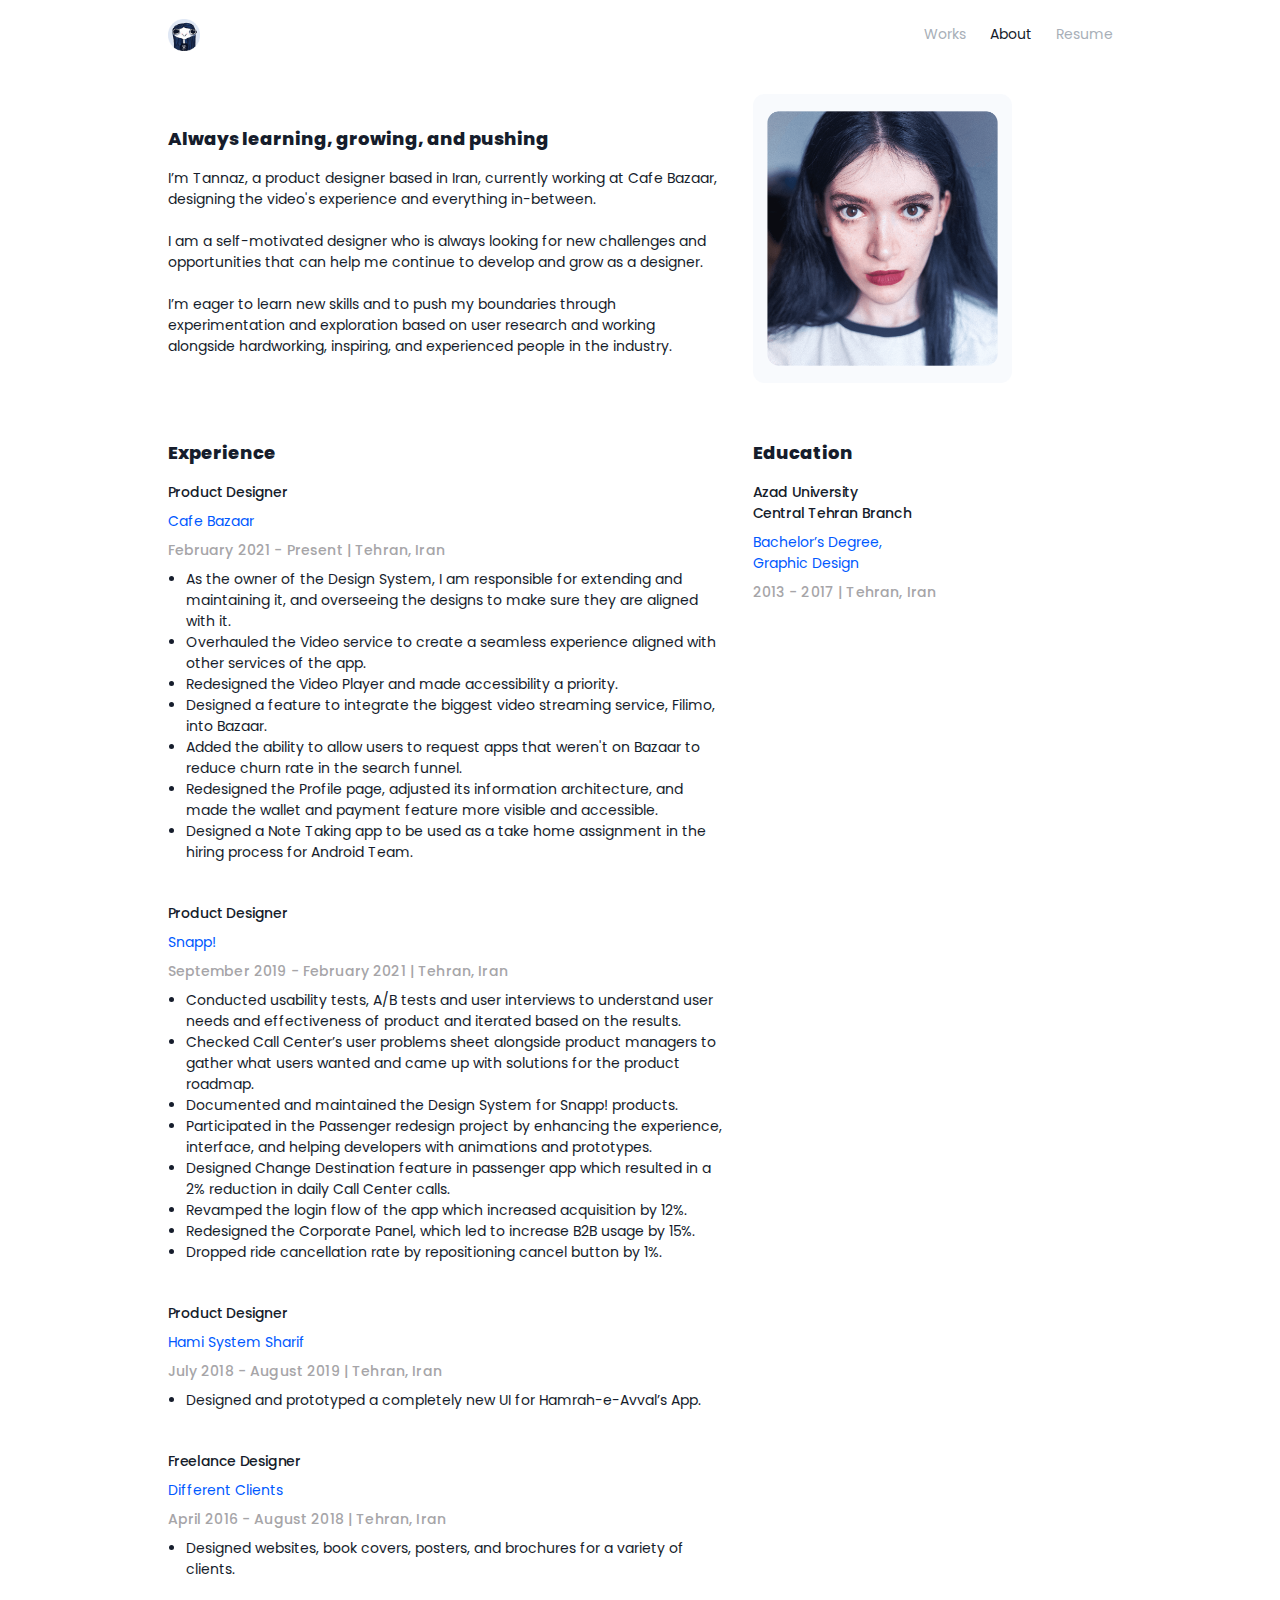
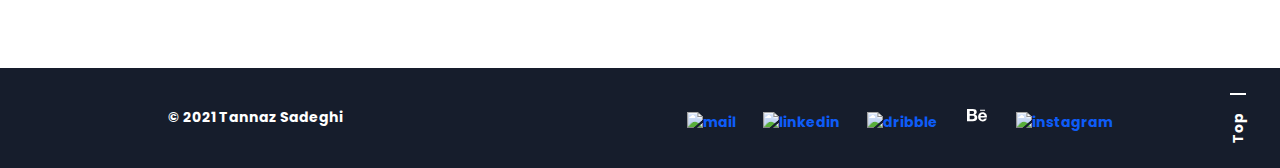
==== about/index.html @ e4010cad "Update resume and about" ====
<!doctype html>
<html id="top" lang="en">

<head>
    <meta charset="UTF-8">
    <meta name="viewport" content="width=device-width, user-scalable=no, initial-scale=1.0, maximum-scale=1.0, minimum-scale=1.0">
    <meta http-equiv="X-UA-Compatible" content="ie=edge">
    <meta name="theme-color" content="#161D2C" />
    <title>About | Tannaz Sadeghi</title>
    <link rel="preconnect" href="https://fonts.gstatic.com">
    <link href="https://fonts.googleapis.com/css2?family=Poppins:wght@400;500;700;800&display=swap" rel="stylesheet">
    <link rel="stylesheet" href="../css/style.css">
    <link rel="stylesheet" href="../css/about.css">
    <link rel="icon" type="image/png" href="../assets/favicon.png" />
</head>

<body>

    <nav id="nav">
        <div class="nav-content">
            <div class="tannaz-image">
                <a href="..">
                    <img src="../assets/tannaz-nav.png" />
                </a>
            </div>
            <ul class="menu">
                <li><a href="..">Works</a></li>
                <li class="active"><a href=".">About</a></li>
                <li><a href="../resume/TannazSadeghi-Resume.pdf" target="_blank">Resume</a> </li>
            </ul>
        </div>
    </nav>

    <main class="main">
        <header class="about-header">
            <div class="about-content">
                <h1>Always learning, growing, and pushing</h1>
                <p>I’m Tannaz, a product designer based in Iran, currently working at Cafe Bazaar, designing the video's experience and everything in-between.
                </p>
                <br/>
                <p>
                    I am a self-motivated designer who is always looking for new challenges and opportunities that can help me continue to develop and grow as a designer.
                </p>
                <br/>
                <p>
                    I’m eager to learn new skills and to push my boundaries through experimentation and exploration based on user research and working alongside hardworking, inspiring, and experienced people in the industry.
                </p>
            </div>
            <div class="tannaz-real">
                <img src="../assets/tannaz-real.png" id="portrait" alt="Tannaz Real" />
            </div>
        </header>
        <div class="content">
            <article class="experience">
                <h2>Experience</h2>
                <section>
                    <p>Product Designer</p>
                    <h3>
                        <a href="https://cafebazaar.ir/?l=en" target="_blank">Cafe Bazaar</a>
                    </h3>
                    <p>February 2021 - Present | Tehran, Iran</p>
                    <ul class="resume">
                        <li>As the owner of the Design System, I am responsible for extending and maintaining it, and overseeing the designs to make sure they are aligned with it.</li>
                        <li>Overhauled the Video service to create a seamless experience aligned with other services of the app.</li>
                        <li>Redesigned the Video Player and made accessibility a priority.</li>
                        <li>Designed a feature to integrate the biggest video streaming service, Filimo, into Bazaar.</li>
                        <li>Added the ability to allow users to request apps that weren't on Bazaar to reduce churn rate in the search funnel.</li>
                        <li>Redesigned the Profile page, adjusted its information architecture, and made the wallet and payment feature more visible and accessible.</li>
                        <li>Designed a Note Taking app to be used as a take home assignment in the hiring process for Android Team.</li>
                    </ul>
                </section>
                <section>
                    <p>Product Designer</p>
                    <h3>
                        <a href="https://snapp.ir/about" target="_blank">Snapp!</a>
                    </h3>
                    <p>September 2019 - February 2021 | Tehran, Iran</p>
                    <ul class="resume">
                        <li>Conducted usability tests, A/B tests and user interviews to understand user needs and effectiveness of product and iterated based on the results.</li>
                        <li>Checked Call Center’s user problems sheet alongside product managers to gather what users wanted and came up with solutions for the product roadmap.</li>
                        <li>Documented and maintained the Design System for Snapp! products.</li>
                        <li>Participated in the Passenger redesign project by enhancing the experience, interface, and helping developers with animations and prototypes.</li>
                        <li>Designed Change Destination feature in passenger app which resulted in a 2% reduction in daily Call Center calls.</li>
                        <li>Revamped the login flow of the app which increased acquisition by 12%.</li>
                        <li>Redesigned the Corporate Panel, which led to increase B2B usage by 15%.</li>
                        <li>Dropped ride cancellation rate by repositioning cancel button by 1%.</li>
                    </ul>
                </section>
                <section>
                    <p>Product Designer</p>
                    <h3>
                        <a href="http://www.hamisystem.ir/?locale=en" target="_blank">Hami System Sharif</a>
                    </h3>
                    <p>July 2018 - August 2019 | Tehran, Iran </p>
                    <ul class="resume">
                        <li>Designed and prototyped a completely new UI for Hamrah-e-Avval’s App.</li>
                        <!-- <li>Designed the flows and interfaces for the website, application, and panel of the Central Security Depository of Iran (CSDI) through analysis, iteration and working directly with PMs.</li> -->
                    </ul>
                </section>
                <section>
                    <p>Freelance Designer</p>
                    <h3>
                        Different Clients
                    </h3>
                    <p>April 2016 - August 2018 | Tehran, Iran </p>
                    <ul class="resume">
                        <li>Designed websites, book covers, posters, and brochures for a variety of clients.</li>
                    </ul>
                </section>
            </article>
            <article class="education">
                <h2>Education</h2>
                <section>
                    <p>Azad University <br/> Central Tehran Branch</p>
                    <h3>Bachelor’s Degree, <br/> Graphic Design</h3>
                    <p>2013 - 2017 | Tehran, Iran</p>
                </section>
            </article>
        </div>
    </main>

    <footer>
        <div class="footer-content">
            <div>© 2021 Tannaz Sadeghi</div>
            <div class="padding"></div>
            <div class="social">
                <a href="mailto:tz.sadeghi95@gmail.com" target="_blank"><img src="../assets/icons/icon-mail.svg" alt="mail" /></a>
                <a href="https://www.linkedin.com/in/tannazsadeghi/" target="_blank"><img src="../assets/icons/icon-linkedin.svg" alt="linkedin" /></a>
                <a href="https://dribbble.com/tannazsadeghi" target="_blank"><img src="../assets/icons/icon-dribbble.svg" alt="dribble" /></a>
                <a href="https://www.behance.net/tannazsadeghi" target="_blank"><img src="../assets/icons/icon-behance.svg" alt="behance" /></a>
                <a href="https://www.instagram.com/tz.sadeghi/" target="_blank"><img src="../assets/icons/icon-instagram.svg" alt="instagram" /></a>
            </div>
        </div>
        <a class="top-link" href="#top">
            <div class="arrow">
                <div></div>
                <div></div>
            </div>
            <div class="link">
                Top
            </div>
        </a>
    </footer>
    <script src="../js/script.js"></script>
</body>

</html>
---- css/style.css ----
*, *:before, *:after {
    box-sizing: border-box;
    margin: 0;
    padding: 0;
}

html {
    scroll-behavior: smooth;
}

body {
    font-family: 'Poppins', sans-serif;
    font-size: 14px;
    color: #161d2c;
}

.menu .active a{
    color: #161d2c;
}

.menu li:hover a {
    color: #0e5cf7;
}

.main, .nav-content {
    max-width: 945px;
    margin: 0 auto;
}

nav {
    background-color: white;
    padding-right: 32px;
    position: sticky;
    top: 0;
    z-index: 100;
}

.nav-content {
    height: 69px;
    display: flex;
    align-items: center;
}

nav img {
    max-width: 160px;
    margin-left: 32px;
    max-height: 32px;
    animation-fill-mode: forwards;
}

#tannaz-nav {
    visibility: hidden;
}

@keyframes fadeIn {
    0% {
        opacity: 0;
    }
    100% {
        visibility: visible;
        opacity: 1;
    }
}

.menu {
    flex: 1;
    display: flex;
    flex-wrap: wrap;
    justify-content: flex-end;
}

.menu li {
    margin-left: 24px;
    list-style-type: none;
    color: #a8afb8;
}

.menu li a {
    text-decoration: none;
    color: #a8afb8;
}

.main {
    margin-top: 32px;
}

footer {
    margin-top: 48px;
    background-color: #161d2c;
    color: white;
    display: flex;
    padding-right: 16px;
    padding-left: 16px;
}

.footer-content {
    flex: 1;
    max-width: 945px;
    margin: 0 auto;
    height: 100px;
    flex-wrap: wrap;
    display: flex;
    align-items: center;
    font-weight: bold;
}

.top-link {
    display: flex;
    justify-content: center;
    flex-direction: column;
    align-items: center;
    text-align: center;
    text-decoration: none;
    color: white;
    font-weight: bold;
    width: 40px;
}

.top-link .link {
    writing-mode: tb-rl;
    transform: rotate(-180deg);
    color: white;
}

.top-link .arrow {
    display: flex;
    margin-bottom: 18px;
}

.top-link .arrow div {
    width: 8px;
    height: 2px;
    background-color: white;
}

.top-link .arrow div {
    transition: all ease 0.2s;
}


.top-link:hover .arrow div:first-child {
    transform: rotate(-45deg) translateX(2.666px);
}

.top-link:hover .arrow div:last-child {
    transform: rotate(45deg) translateX(-2.666px);
}

.padding {
    flex: 1
}

.social {
    justify-self: flex-end;
    padding-right: 32px;
}

.social img {
    margin-left: 24px;
}

.social img:hover {
    opacity: 0.6;
}

.preload * {
    animation: initial !important;
}

@media only screen and (min-width: 945px) {
    .main {
        margin-top: 25px;
    }

    nav {
        padding-right: 0;
    }

    .social {
        padding-right: 0;
    }

    nav img {
        max-width: 160px;
        margin-left: 0;
        max-height: 32px;
    }

    footer {
        padding-right: 22px;
        padding-left: 62px;
    }
}

ul.resume {
    padding-left: 18px;
}

a {
    text-decoration: none;
    color: #0e5cf7
}
---- css/about.css ----
.about-header {
    display: flex;
    flex-wrap: wrap;
    align-items: center;
    justify-content: center;
    margin: 32px;
}
.about-header .about-content {
    flex-basis: 555px;
    margin-right: 30px;
    font-size: 14px;
    font-weight: normal;
}

.about-header h1 {
    font-size: 18px;
    font-weight: 800;
    margin-bottom: 16px;
}

.tannaz-image img {
    max-width: 160px;
    z-index: 200;
    visibility: visible;
    max-height: 32px;
    display: block;
}

.tannaz-real {
    margin-top: 32px;
}

#portrait {
    max-width: 260px;
}

.content {
    display: flex;
    flex-wrap: wrap;
    margin-top: 50px;
    margin-left: 32px;
}

.experience {
    margin-right: 30px;
}
.content h2 {
    font-size: 18px;
    font-weight: 800;
    margin-bottom: 16px;
}
.content section {
    margin-bottom: 40px;
}
.content p {
    font-size: 14px;
    font-weight: 500;
    letter-spacing: -0.4px;
    margin-bottom: 8px;
}
.content p:last-of-type {
    color: #a6a5a8;
    letter-spacing: 0.14px;
}
.content h3 {
    font-size: 14px;
    color: #0059ff;
    font-weight: normal;
    margin-bottom: 8px;
}

.content a {
    color: #0059ff;
}

@media only screen and (min-width: 945px) {
    .about-header {
        justify-content: flex-start;
        margin: 0;
    }

    .content {
        margin-left: 0;
    }

    .tannaz-real {
        margin-top: 0;
    }

    .experience {
        flex-basis: 555px;
    }
}
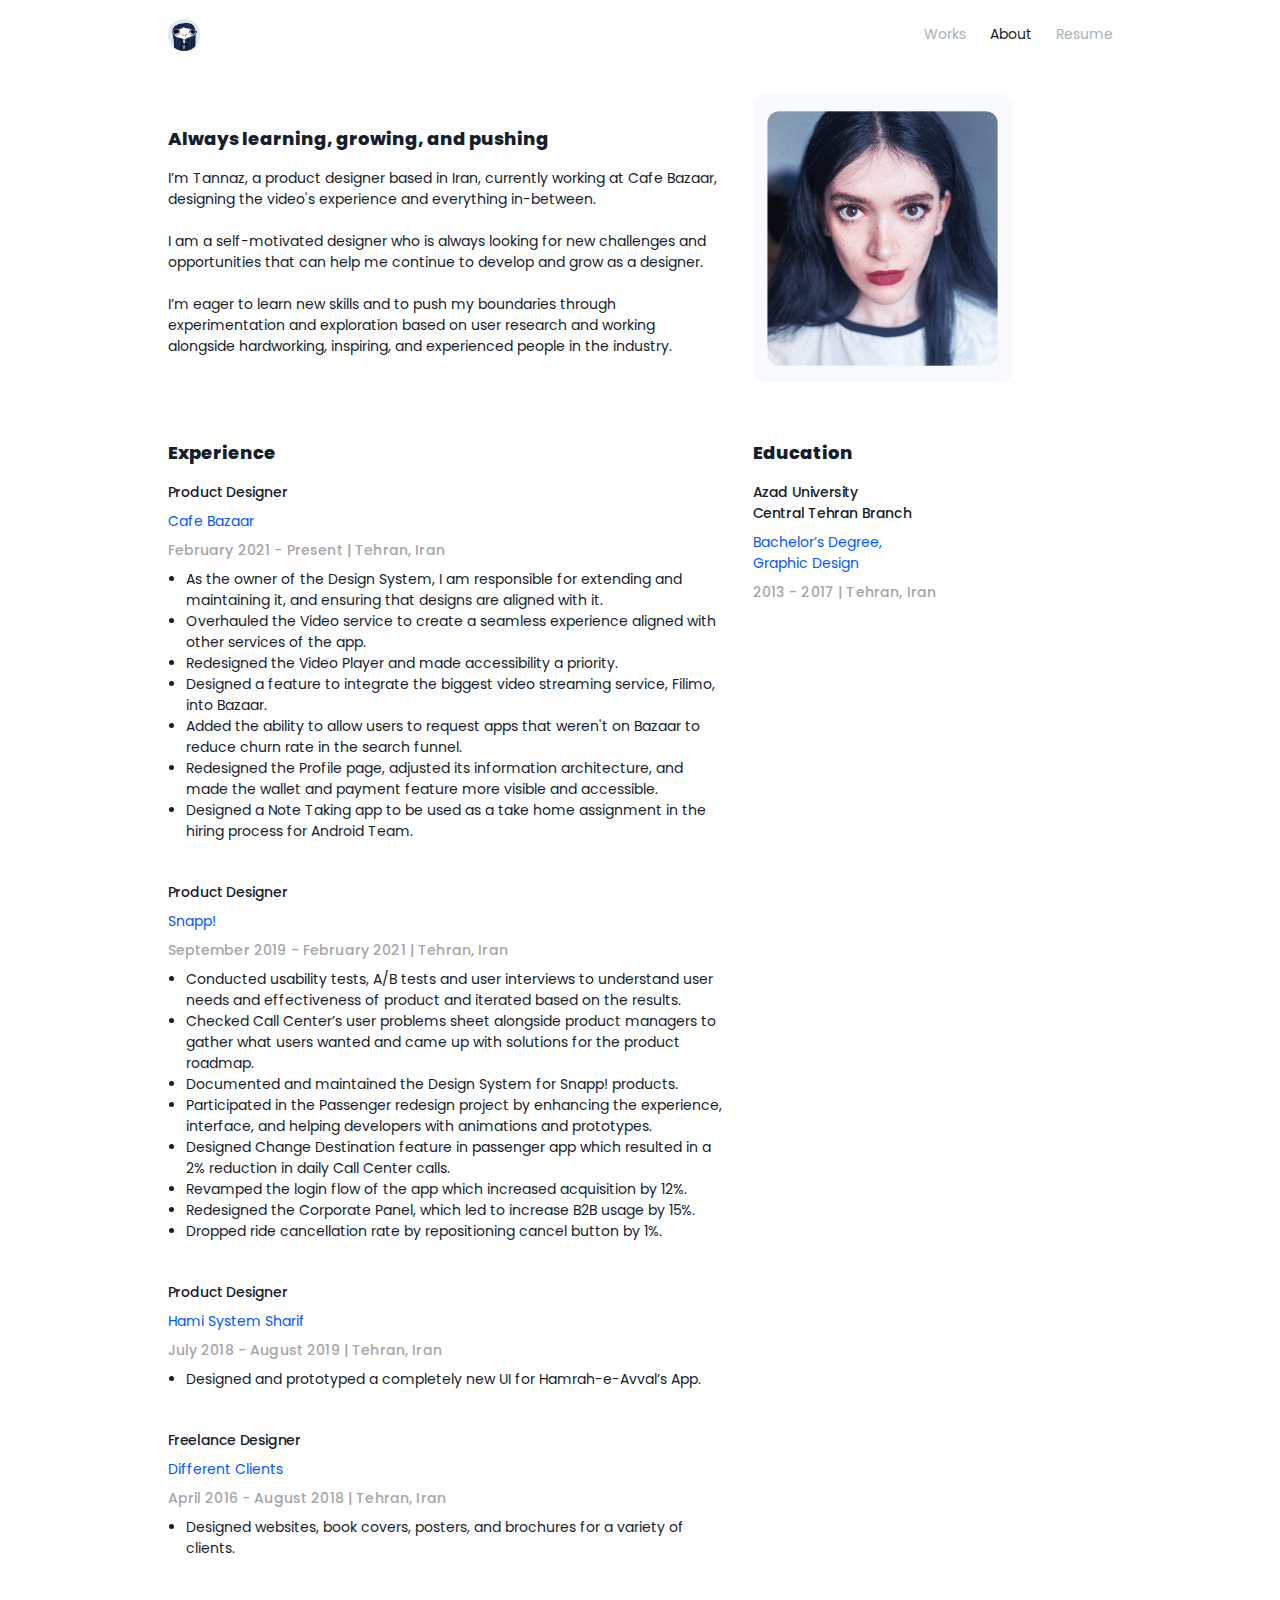
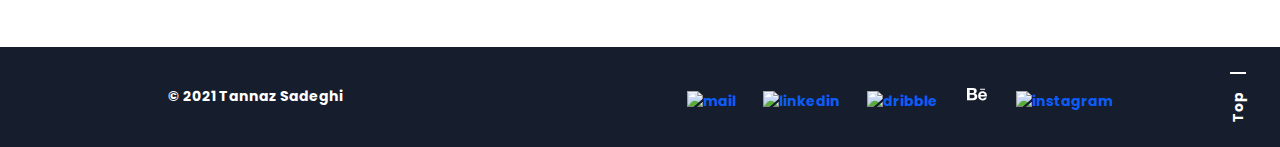
==== commit 05143df8: "Update resume and video" ====
--- a/about/index.html
+++ b/about/index.html
@@ -60,7 +60,7 @@
                     </h3>
                     <p>February 2021 - Present | Tehran, Iran</p>
                     <ul class="resume">
-                        <li>As the owner of the Design System, I am responsible for extending and maintaining it, and overseeing the designs to make sure they are aligned with it.</li>
+                        <li>As the owner of the Design System, I am responsible for extending and maintaining it, and ensuring that designs are aligned with it.</li>
                         <li>Overhauled the Video service to create a seamless experience aligned with other services of the app.</li>
                         <li>Redesigned the Video Player and made accessibility a priority.</li>
                         <li>Designed a feature to integrate the biggest video streaming service, Filimo, into Bazaar.</li>
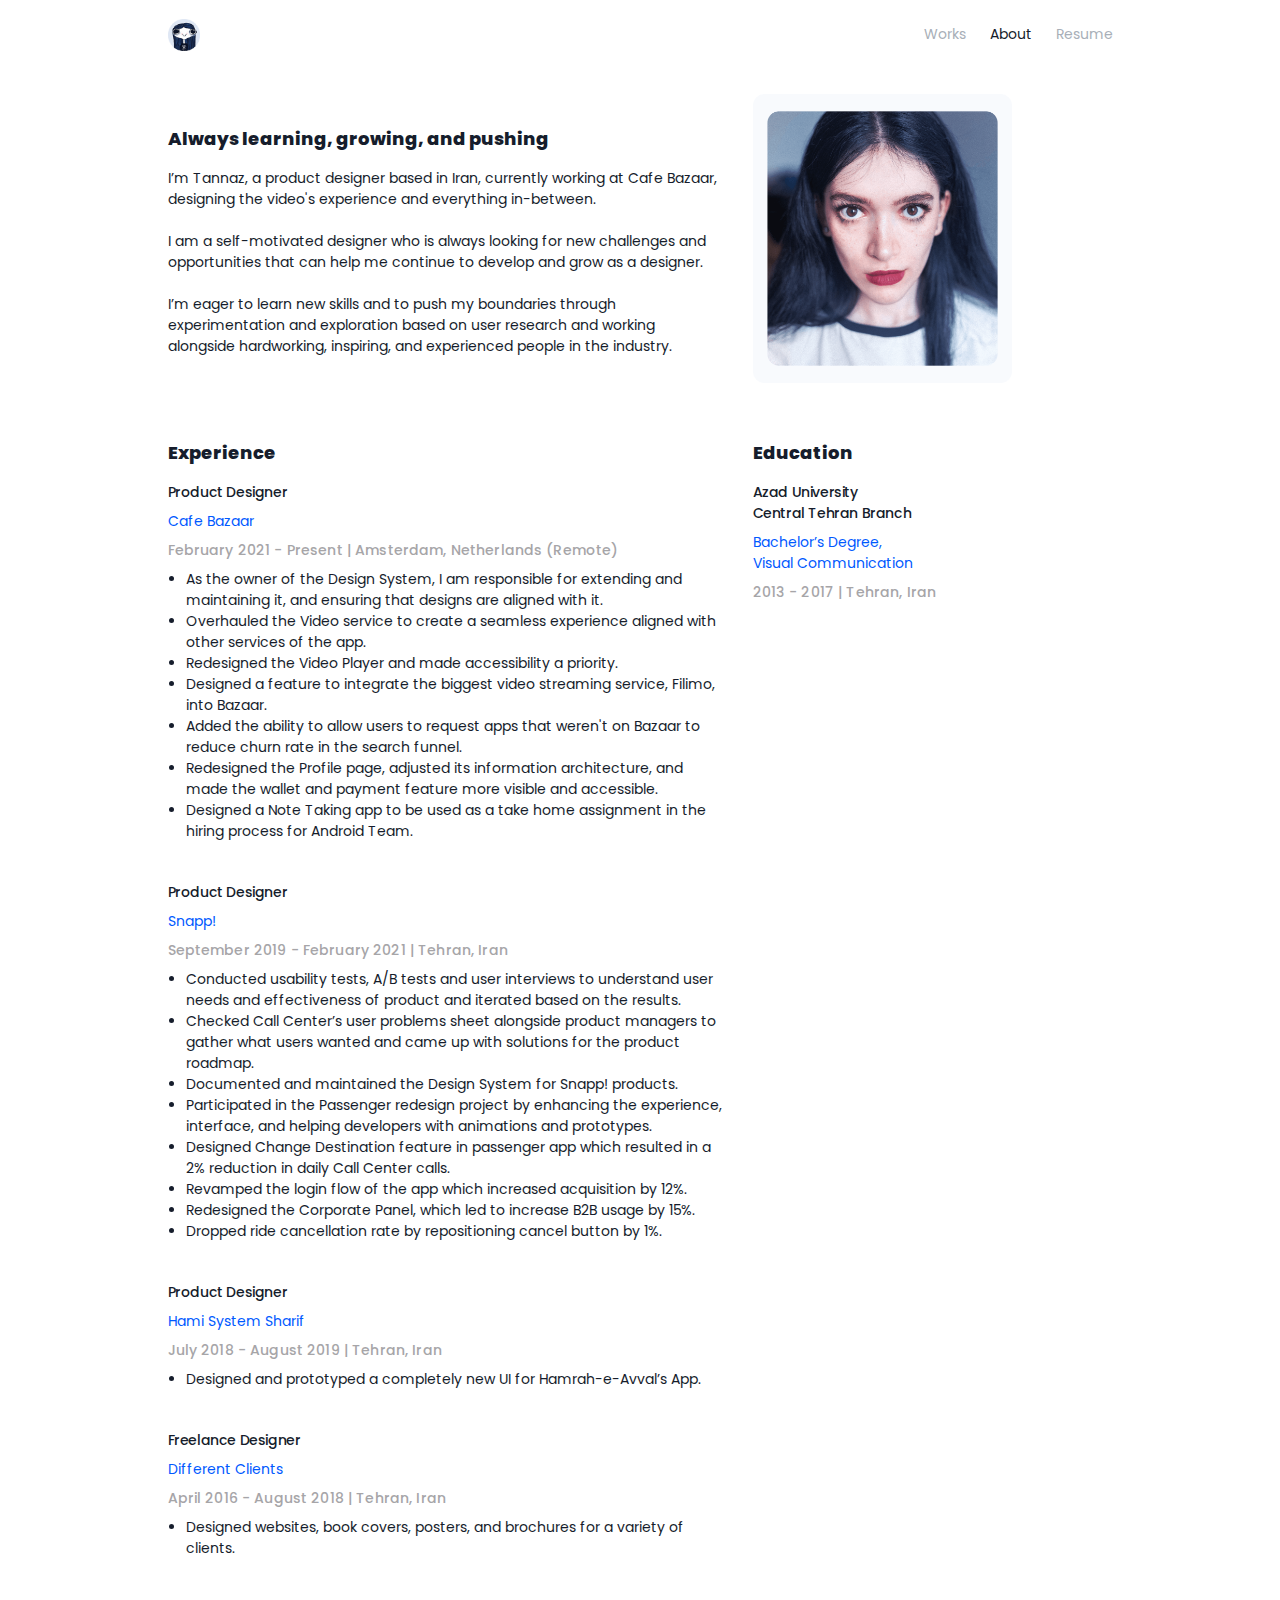
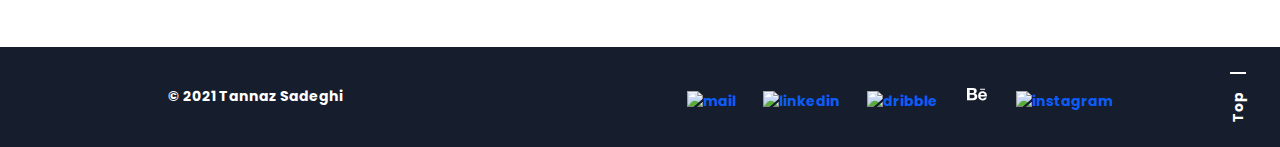
==== commit 40cf0509: "Update location to Amsterdam" ====
--- a/about/index.html
+++ b/about/index.html
@@ -58,7 +58,7 @@
                     <h3>
                         <a href="https://cafebazaar.ir/?l=en" target="_blank">Cafe Bazaar</a>
                     </h3>
-                    <p>February 2021 - Present | Tehran, Iran</p>
+                    <p>February 2021 - Present | Amsterdam, Netherlands (Remote) </p>
                     <ul class="resume">
                         <li>As the owner of the Design System, I am responsible for extending and maintaining it, and ensuring that designs are aligned with it.</li>
                         <li>Overhauled the Video service to create a seamless experience aligned with other services of the app.</li>
@@ -112,7 +112,7 @@
                 <h2>Education</h2>
                 <section>
                     <p>Azad University <br/> Central Tehran Branch</p>
-                    <h3>Bachelor’s Degree, <br/> Graphic Design</h3>
+                    <h3>Bachelor’s Degree, <br/> Visual Communication</h3>
                     <p>2013 - 2017 | Tehran, Iran</p>
                 </section>
             </article>
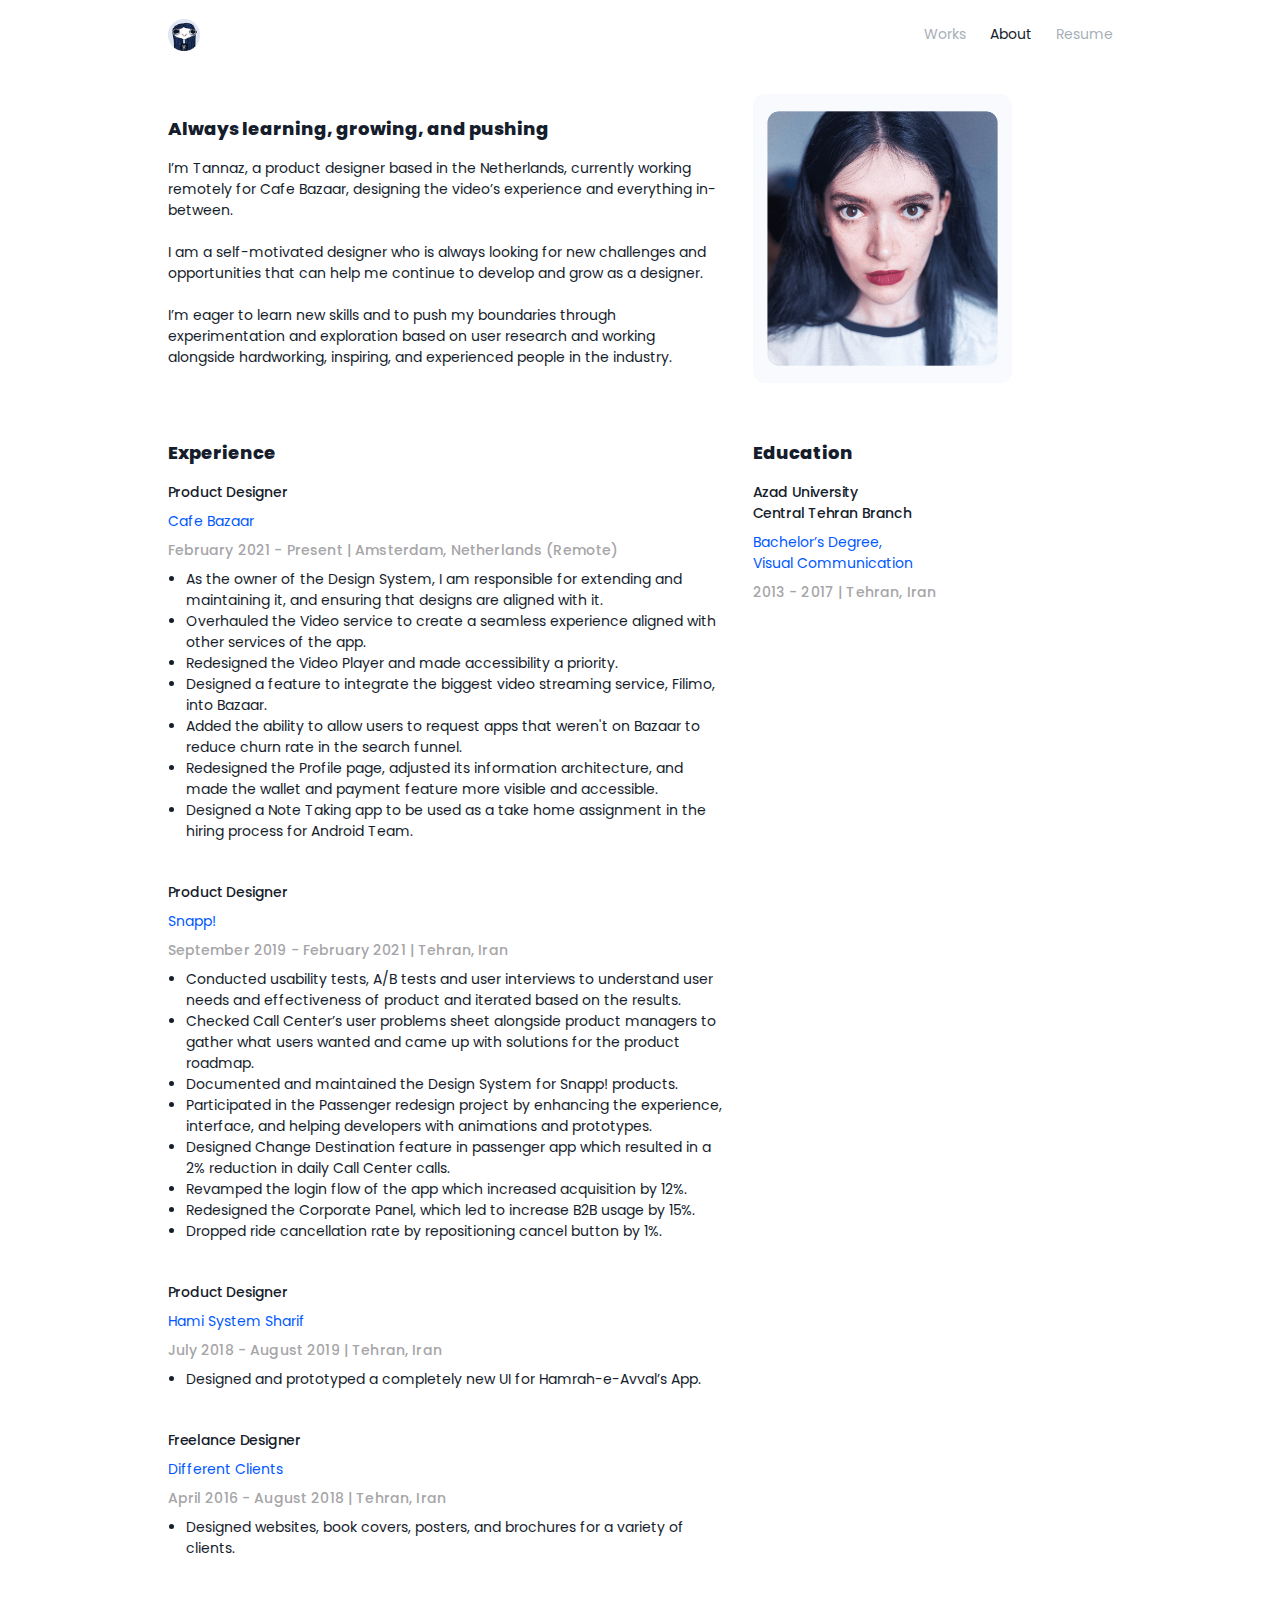
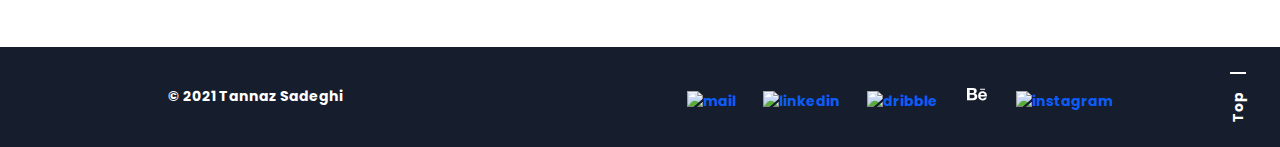
==== commit 8a081565: "Fix minor issue with location" ====
--- a/about/index.html
+++ b/about/index.html
@@ -35,7 +35,8 @@
         <header class="about-header">
             <div class="about-content">
                 <h1>Always learning, growing, and pushing</h1>
-                <p>I’m Tannaz, a product designer based in Iran, currently working at Cafe Bazaar, designing the video's experience and everything in-between.
+                <p>
+                    I’m Tannaz, a product designer based in the Netherlands, currently working remotely for Cafe Bazaar, designing the video’s experience and everything in-between.
                 </p>
                 <br/>
                 <p>
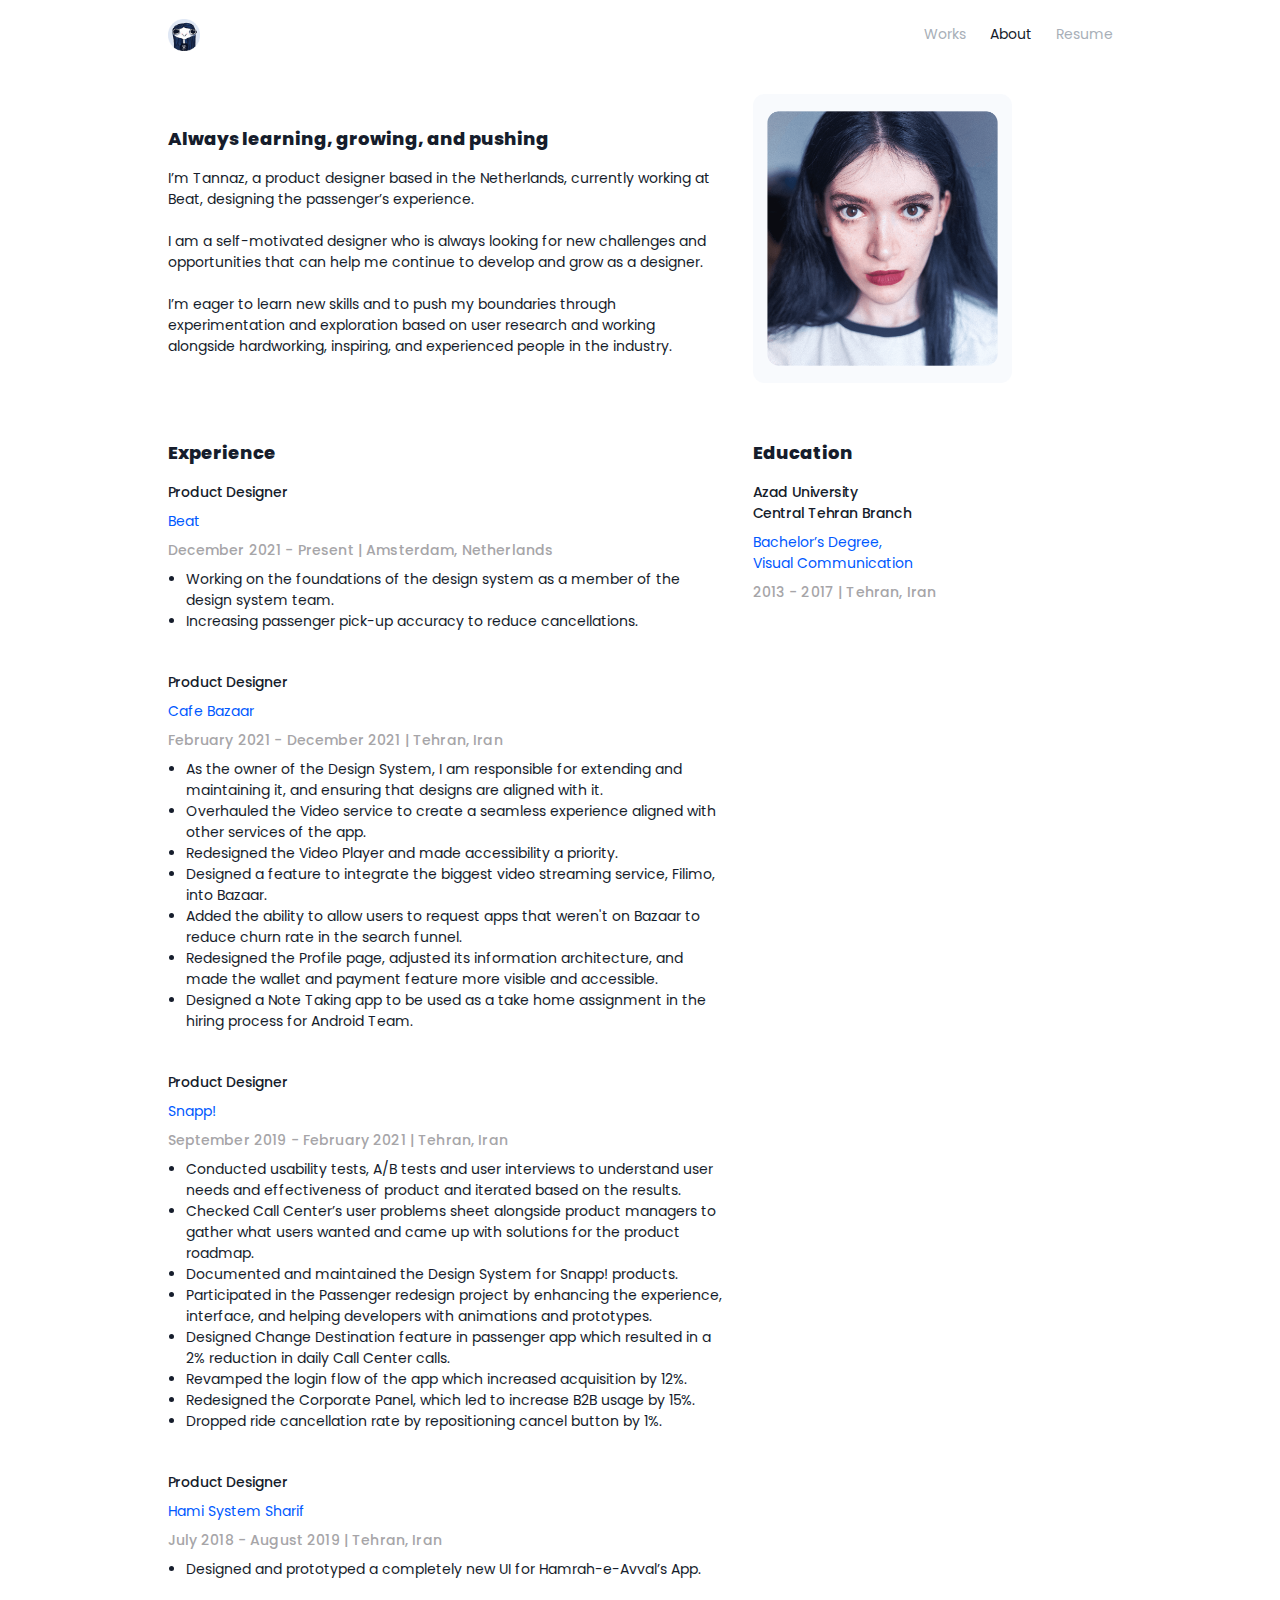
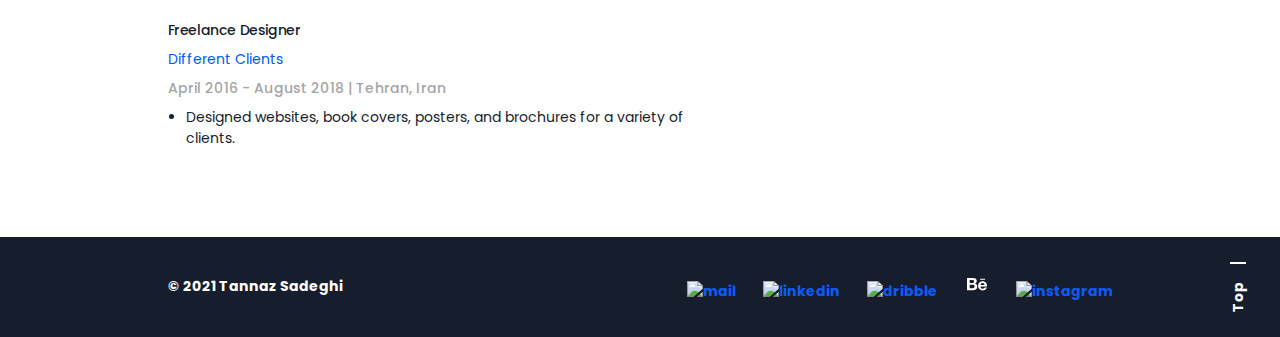
==== commit 487e725e: "Add Beat to resume" ====
--- a/about/index.html
+++ b/about/index.html
@@ -36,7 +36,7 @@
             <div class="about-content">
                 <h1>Always learning, growing, and pushing</h1>
                 <p>
-                    I’m Tannaz, a product designer based in the Netherlands, currently working remotely for Cafe Bazaar, designing the video’s experience and everything in-between.
+                    I’m Tannaz, a product designer based in the Netherlands, currently working at Beat, designing the passenger’s experience.
                 </p>
                 <br/>
                 <p>
@@ -57,9 +57,20 @@
                 <section>
                     <p>Product Designer</p>
                     <h3>
+                        <a href="https://thebeat.co" target="_blank">Beat</a>
+                    </h3>
+                    <p>December 2021 - Present | Amsterdam, Netherlands</p>
+                    <ul class="resume">
+                        <li>Working on the foundations of the design system as a member of the design system team.</li>
+                        <li>Increasing passenger pick-up accuracy to reduce cancellations.</li>
+                    </ul>
+                </section>
+                <section>
+                    <p>Product Designer</p>
+                    <h3>
                         <a href="https://cafebazaar.ir/?l=en" target="_blank">Cafe Bazaar</a>
                     </h3>
-                    <p>February 2021 - Present | Amsterdam, Netherlands (Remote) </p>
+                    <p>February 2021 - December 2021 | Tehran, Iran </p>
                     <ul class="resume">
                         <li>As the owner of the Design System, I am responsible for extending and maintaining it, and ensuring that designs are aligned with it.</li>
                         <li>Overhauled the Video service to create a seamless experience aligned with other services of the app.</li>
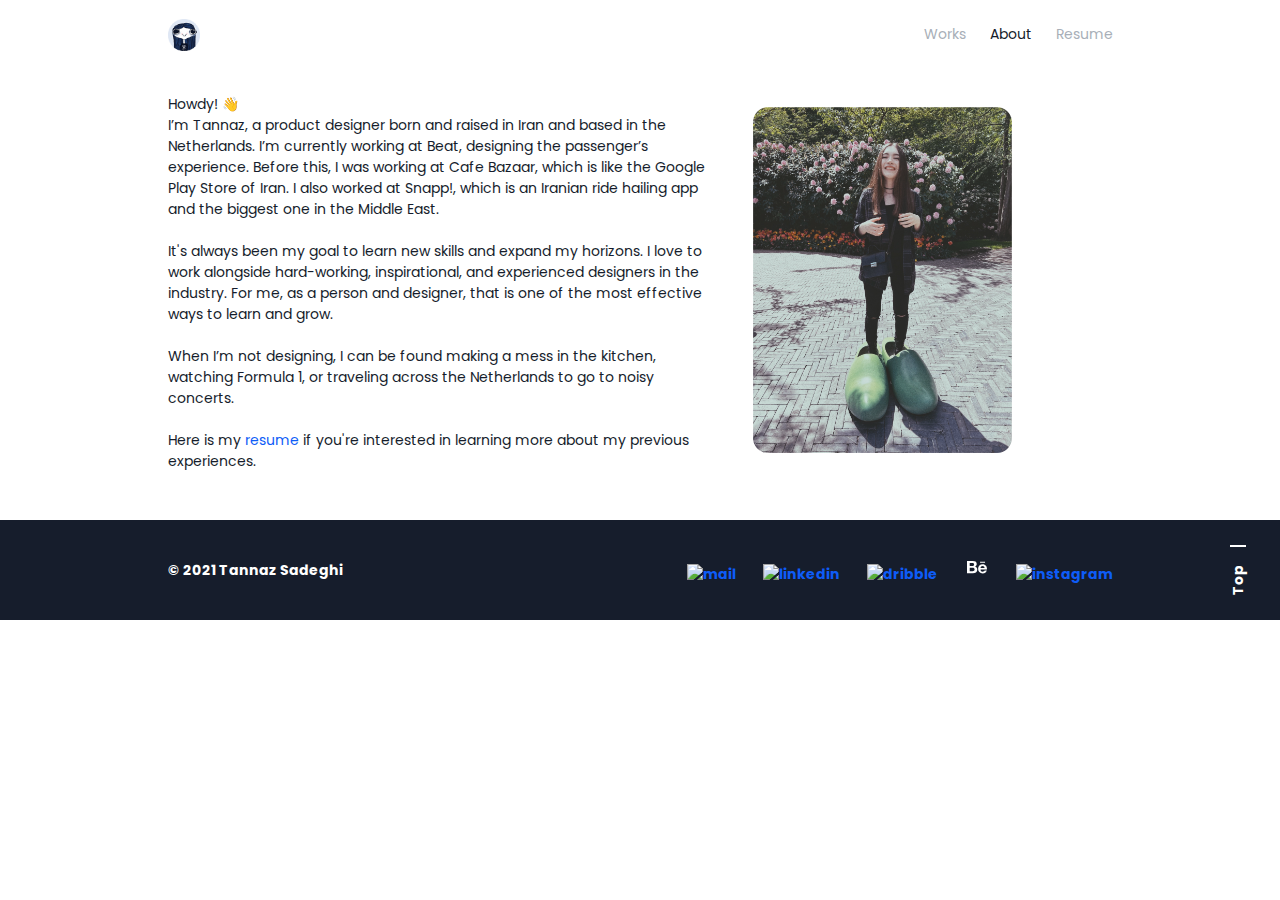
==== commit 56a27228: "Add Beat to works" ====
--- a/about/index.html
+++ b/about/index.html
@@ -34,100 +34,28 @@
     <main class="main">
         <header class="about-header">
             <div class="about-content">
-                <h1>Always learning, growing, and pushing</h1>
                 <p>
-                    I’m Tannaz, a product designer based in the Netherlands, currently working at Beat, designing the passenger’s experience.
+                    Howdy! 👋
+                </p>
+                <p>
+                    I’m Tannaz, a product designer born and raised in Iran and based in the Netherlands. I’m currently working at Beat, designing the passenger’s experience. Before this, I was working at Cafe Bazaar, which is like the Google Play Store of Iran. I also worked at Snapp!, which is an Iranian ride hailing app and the biggest one in the Middle East.
                 </p>
                 <br/>
                 <p>
-                    I am a self-motivated designer who is always looking for new challenges and opportunities that can help me continue to develop and grow as a designer.
+                    It's always been my goal to learn new skills and expand my horizons. I love to work alongside hard-working, inspirational, and experienced designers in the industry. For me, as a person and designer, that is one of the most effective ways to learn and grow.
                 </p>
                 <br/>
                 <p>
-                    I’m eager to learn new skills and to push my boundaries through experimentation and exploration based on user research and working alongside hardworking, inspiring, and experienced people in the industry.
+                    When I’m not designing, I can be found making a mess in the kitchen, watching Formula 1, or traveling across the Netherlands to go to noisy concerts. 
+                </p>
+                <br/>
+                <p>
+                    Here is my <a href="../resume/TannazSadeghi-Resume.pdf">resume</a> if you're interested in learning more about my previous experiences.
                 </p>
             </div>
             <div class="tannaz-real">
                 <img src="../assets/tannaz-real.png" id="portrait" alt="Tannaz Real" />
             </div>
-        </header>
-        <div class="content">
-            <article class="experience">
-                <h2>Experience</h2>
-                <section>
-                    <p>Product Designer</p>
-                    <h3>
-                        <a href="https://thebeat.co" target="_blank">Beat</a>
-                    </h3>
-                    <p>December 2021 - Present | Amsterdam, Netherlands</p>
-                    <ul class="resume">
-                        <li>Working on the foundations of the design system as a member of the design system team.</li>
-                        <li>Increasing passenger pick-up accuracy to reduce cancellations.</li>
-                    </ul>
-                </section>
-                <section>
-                    <p>Product Designer</p>
-                    <h3>
-                        <a href="https://cafebazaar.ir/?l=en" target="_blank">Cafe Bazaar</a>
-                    </h3>
-                    <p>February 2021 - December 2021 | Tehran, Iran </p>
-                    <ul class="resume">
-                        <li>As the owner of the Design System, I am responsible for extending and maintaining it, and ensuring that designs are aligned with it.</li>
-                        <li>Overhauled the Video service to create a seamless experience aligned with other services of the app.</li>
-                        <li>Redesigned the Video Player and made accessibility a priority.</li>
-                        <li>Designed a feature to integrate the biggest video streaming service, Filimo, into Bazaar.</li>
-                        <li>Added the ability to allow users to request apps that weren't on Bazaar to reduce churn rate in the search funnel.</li>
-                        <li>Redesigned the Profile page, adjusted its information architecture, and made the wallet and payment feature more visible and accessible.</li>
-                        <li>Designed a Note Taking app to be used as a take home assignment in the hiring process for Android Team.</li>
-                    </ul>
-                </section>
-                <section>
-                    <p>Product Designer</p>
-                    <h3>
-                        <a href="https://snapp.ir/about" target="_blank">Snapp!</a>
-                    </h3>
-                    <p>September 2019 - February 2021 | Tehran, Iran</p>
-                    <ul class="resume">
-                        <li>Conducted usability tests, A/B tests and user interviews to understand user needs and effectiveness of product and iterated based on the results.</li>
-                        <li>Checked Call Center’s user problems sheet alongside product managers to gather what users wanted and came up with solutions for the product roadmap.</li>
-                        <li>Documented and maintained the Design System for Snapp! products.</li>
-                        <li>Participated in the Passenger redesign project by enhancing the experience, interface, and helping developers with animations and prototypes.</li>
-                        <li>Designed Change Destination feature in passenger app which resulted in a 2% reduction in daily Call Center calls.</li>
-                        <li>Revamped the login flow of the app which increased acquisition by 12%.</li>
-                        <li>Redesigned the Corporate Panel, which led to increase B2B usage by 15%.</li>
-                        <li>Dropped ride cancellation rate by repositioning cancel button by 1%.</li>
-                    </ul>
-                </section>
-                <section>
-                    <p>Product Designer</p>
-                    <h3>
-                        <a href="http://www.hamisystem.ir/?locale=en" target="_blank">Hami System Sharif</a>
-                    </h3>
-                    <p>July 2018 - August 2019 | Tehran, Iran </p>
-                    <ul class="resume">
-                        <li>Designed and prototyped a completely new UI for Hamrah-e-Avval’s App.</li>
-                        <!-- <li>Designed the flows and interfaces for the website, application, and panel of the Central Security Depository of Iran (CSDI) through analysis, iteration and working directly with PMs.</li> -->
-                    </ul>
-                </section>
-                <section>
-                    <p>Freelance Designer</p>
-                    <h3>
-                        Different Clients
-                    </h3>
-                    <p>April 2016 - August 2018 | Tehran, Iran </p>
-                    <ul class="resume">
-                        <li>Designed websites, book covers, posters, and brochures for a variety of clients.</li>
-                    </ul>
-                </section>
-            </article>
-            <article class="education">
-                <h2>Education</h2>
-                <section>
-                    <p>Azad University <br/> Central Tehran Branch</p>
-                    <h3>Bachelor’s Degree, <br/> Visual Communication</h3>
-                    <p>2013 - 2017 | Tehran, Iran</p>
-                </section>
-            </article>
         </div>
     </main>
 
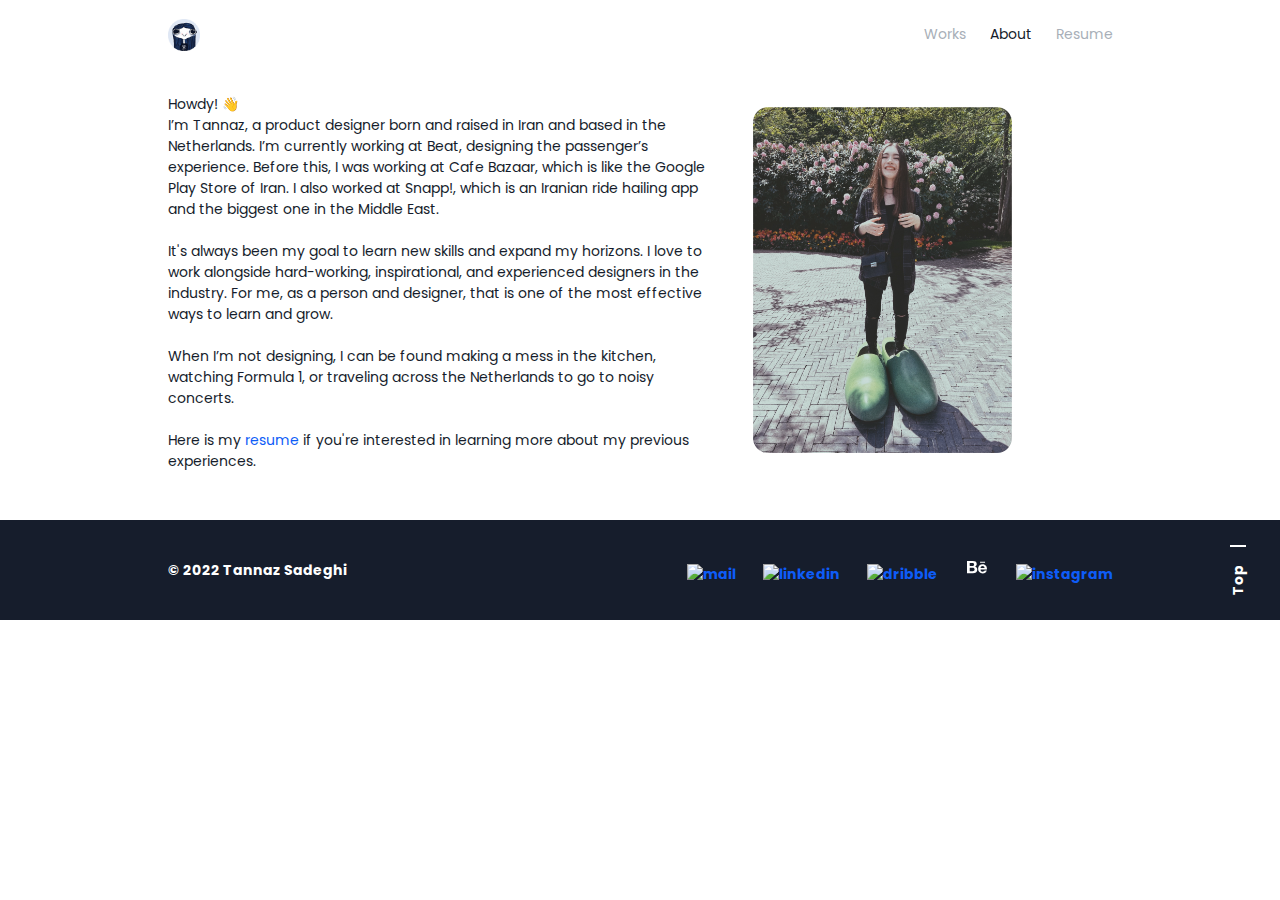
==== commit a7e28479: "Add Beat text" ====
--- a/about/index.html
+++ b/about/index.html
@@ -61,7 +61,7 @@
 
     <footer>
         <div class="footer-content">
-            <div>© 2021 Tannaz Sadeghi</div>
+            <div>© 2022 Tannaz Sadeghi</div>
             <div class="padding"></div>
             <div class="social">
                 <a href="mailto:tz.sadeghi95@gmail.com" target="_blank"><img src="../assets/icons/icon-mail.svg" alt="mail" /></a>
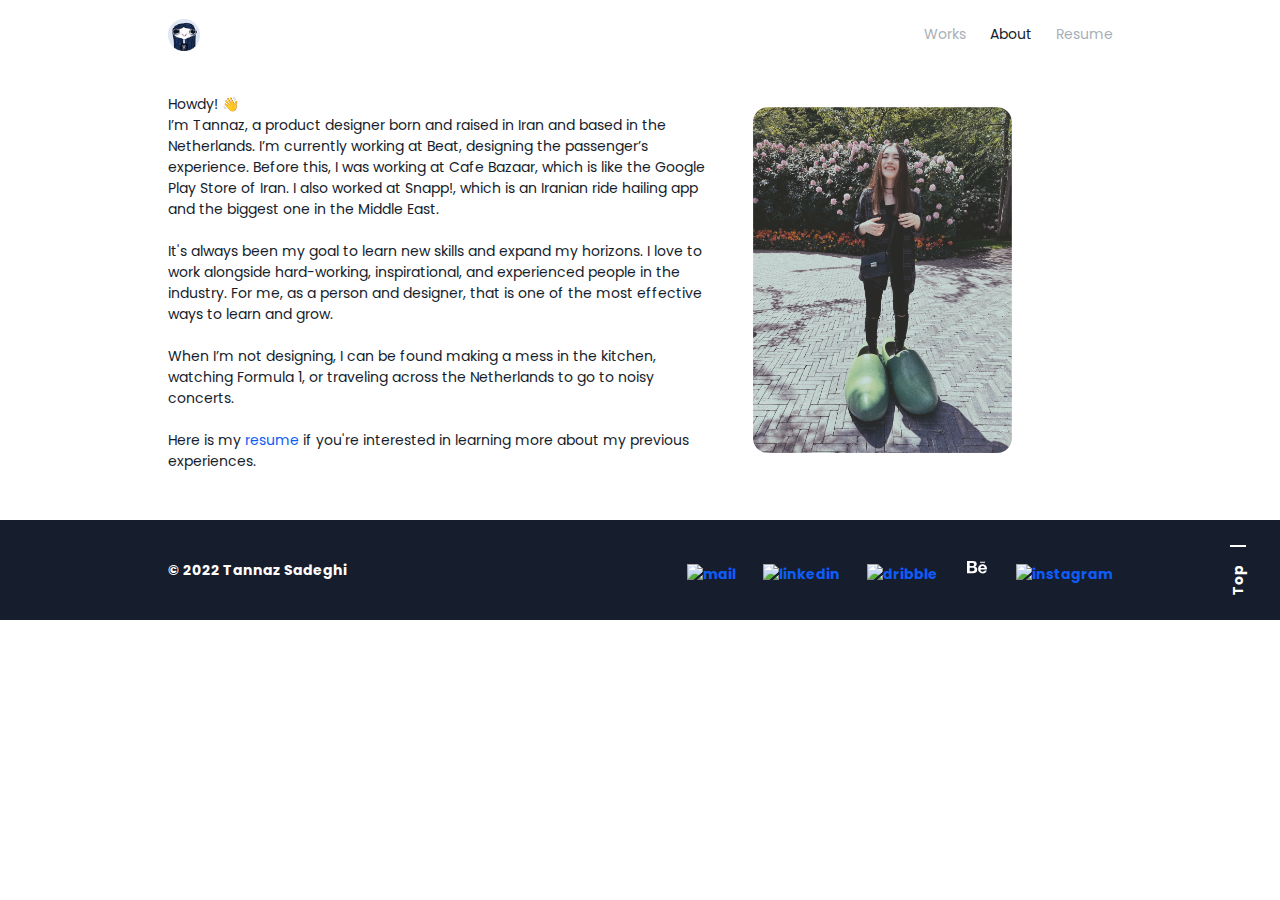
==== commit 6ce0b4a6: "Update Beat layout" ====
--- a/about/index.html
+++ b/about/index.html
@@ -42,7 +42,7 @@
                 </p>
                 <br/>
                 <p>
-                    It's always been my goal to learn new skills and expand my horizons. I love to work alongside hard-working, inspirational, and experienced designers in the industry. For me, as a person and designer, that is one of the most effective ways to learn and grow.
+                    It's always been my goal to learn new skills and expand my horizons. I love to work alongside hard-working, inspirational, and experienced people in the industry. For me, as a person and designer, that is one of the most effective ways to learn and grow.
                 </p>
                 <br/>
                 <p>
